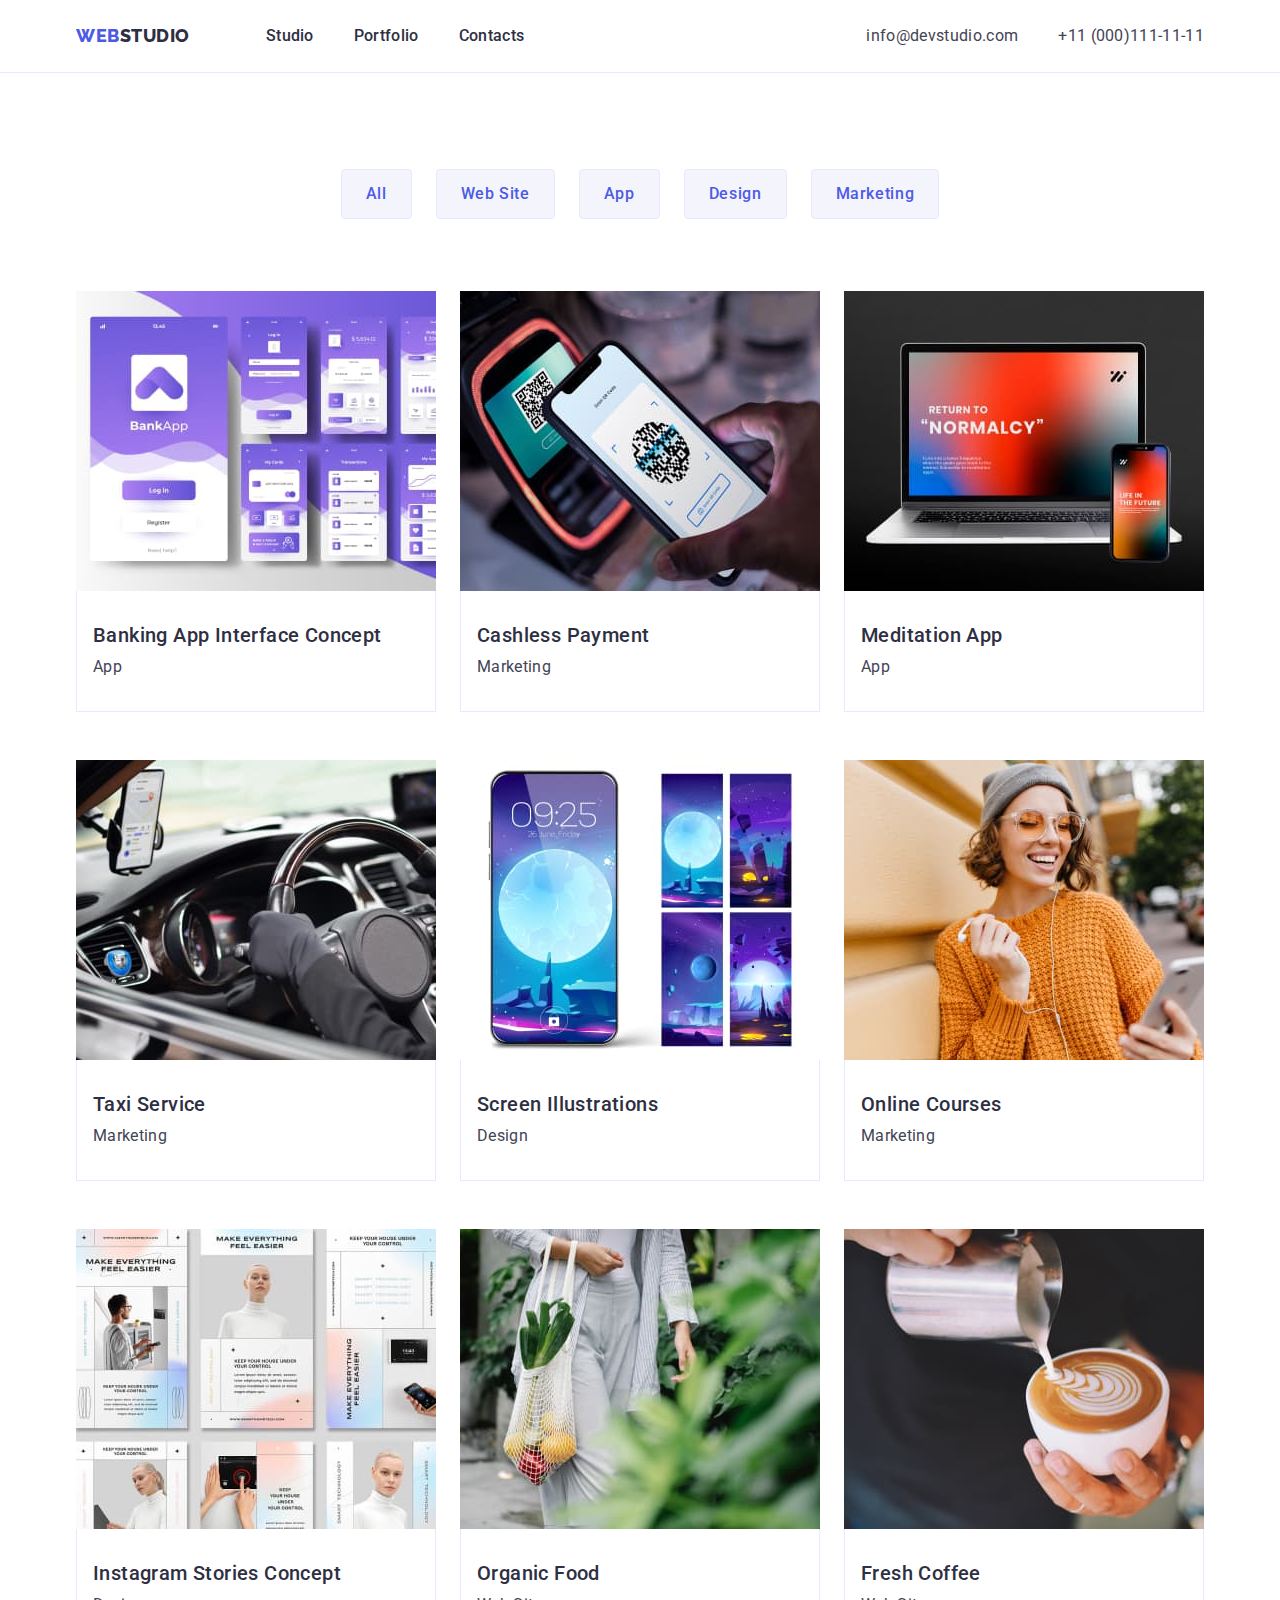
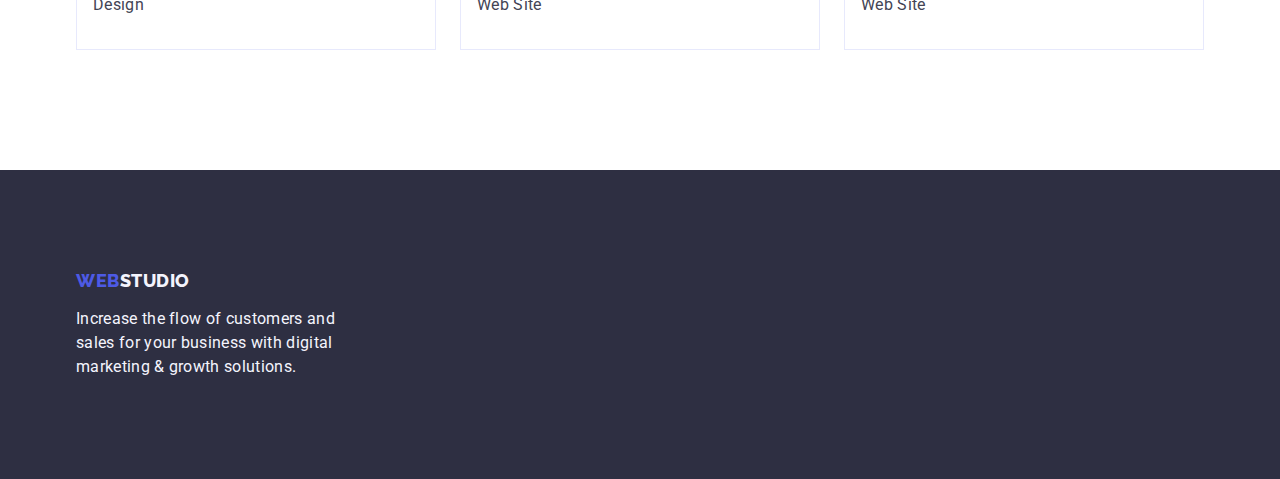
==== portfolio.html @ 78c57563 "Initial commit" ====
<!DOCTYPE html>
<html lang="en">
<head>
    <meta charset="UTF-8">
    <meta http-equiv="X-UA-Compatible" content="IE=edge">
    <meta name="viewport" content="width=device-width, initial-scale=1.0">
    <title>Portfolio</title>
    <link rel="preconnect" href="https://fonts.googleapis.com">
    <link rel="preconnect" href="https://fonts.gstatic.com" crossorigin>
    <link href="https://fonts.googleapis.com/css2?family=Raleway:wght@800&family=Roboto:wght@400;500;700;900&display=swap" rel="stylesheet">
    <link rel="stylesheet" href="https://cdn.jsdelivr.net/npm/modern-normalize@2.0.0/modern-normalize.min.css" />
    <link rel="stylesheet" href="./css/styles.css">
</head>
<body>
<header class="header">
    <div class="container header-container">
        <nav class="header-navigation">
            <a class="header-logo link" href="./index.html">Web<span class="header-logo-simple">Studio</span></a>
            <ul class="header-menu-list list">
                <li class="header-menu-i†em"><a class="header-menu-link link" href="./index.html">Studio</a></li>
                <li class="header-menu-i†em"><a class="header-menu-link link" href="./portfolio.html">Portfolio</a></li>
                <li class="header-menu-i†em"><a class="header-menu-link link" href="">Contacts</a></li>
            </ul>
        </nav>
        <address class="address">
            <ul class="header-contacts-list list">
                <li class="header-contacts-item"><a class="header-contacts-link link"
                        href="mailto:info@devstudio.com">info@devstudio.com</a></li>
                <li class="header-contacts-item"><a class="header-contacts-link link" href="tel:+110001111111">+11 (000)111-11-11</a></li>
            </ul>
        </address>
    </div>
</header>
    <main>
        <section class="portfolio">
            <div class="container">
                <h1 class="visually-hidden">Portfolio</h1>
                <ul class="portfolio-options-list list">
                    <li class="portfolio-options-item"><button class="portfolio-options-btn" type="button">All</button></li>
                    <li class="portfolio-options-item"><button class="portfolio-options-btn" type="button">Web Site</button></li>
                    <li class="portfolio-options-item"><button class="portfolio-options-btn" type="button">App</button></li>
                    <li class="portfolio-options-item"><button class="portfolio-options-btn" type="button">Design</button></li>
                    <li class="portfolio-options-item"><button class="portfolio-options-btn" type="button">Marketing</button></li>
                </ul>
                <ul class="portfolio-works-list list">
                    <li class="portfolio-works-item">
                        <a class="link" href="">
                            <img src="./images/our-portfolio-img-1.jpg" alt="Banking App Interface Concept" width="360" height="300">
                            <div class="portfolio-works-details">
                                <h2 class="portfolio-work-name">Banking App Interface Concept</h2>
                                <p class="portfolio-work-description">App</p>
                            </div>
                        </a>
                    </li>
                    <li class="portfolio-works-item">
                        <a class="link" href="">
                            <img src="./images/our-portfolio-img-2.jpg" alt="Cashless Payment" width="360" height="300">
                            <div class="portfolio-works-details">
                                <h2 class="portfolio-work-name">Cashless Payment</h2>
                                <p class="portfolio-work-description">Marketing</p>
                            </div>
                        </a>
                    </li>
                    <li class="portfolio-works-item">
                        <a class="link" href="">
                            <img src="./images/our-portfolio-img-3.jpg" alt="Meditation App" width="360" height="300">
                            <div class="portfolio-works-details">
                                <h2 class="portfolio-work-name">Meditation App</h2>
                                <p class="portfolio-work-description">App</p>
                            </div>
                        </a>
                    </li>
                    <li class="portfolio-works-item">
                        <a class="link" href="">
                            <img src="./images/our-portfolio-img-4.jpg" alt="Taxi Service" width="360" height="300">
                            <div class="portfolio-works-details">
                                <h2 class="portfolio-work-name">Taxi Service</h2>
                                <p class="portfolio-work-description">Marketing</p>
                            </div>
                        </a>
                    </li>
                    <li class="portfolio-works-item">
                        <a class="link" href="">
                            <img src="./images/our-portfolio-img-5.jpg" alt="Screen Illustrations" width="360" height="300">
                            <div class="portfolio-works-details">
                                <h2 class="portfolio-work-name">Screen Illustrations</h2>
                                <p class="portfolio-work-description">Design</p>
                            </div>
                        </a>
                    </li>
                    <li class="portfolio-works-item">
                        <a class="link" href="">
                            <img src="./images/our-portfolio-img-6.jpg" alt="Online Courses" width="360" height="300">
                            <div class="portfolio-works-details">
                                <h2 class="portfolio-work-name">Online Courses</h2>
                                <p class="portfolio-work-description">Marketing</p>
                            </div>
                        </a>
                    </li>
                    <li class="portfolio-works-item">
                        <a class="link" href="">
                            <img src="./images/our-portfolio-img-7.jpg" alt="Instagram Stories Concept" width="360" height="300">
                            <div class="portfolio-works-details">
                                <h2 class="portfolio-work-name">Instagram Stories Concept</h2>
                                <p class="portfolio-work-description">Design</p>
                            </div>
                        </a>
                    </li>
                    <li class="portfolio-works-item">
                        <a class="link" href="">
                            <img src="./images/our-portfolio-img-8.jpg" alt="Organic Food" width="360" height="300">
                            <div class="portfolio-works-details">
                                <h2 class="portfolio-work-name">Organic Food</h2>
                                <p class="portfolio-work-description">Web Site</p>
                            </div>
                        </a>
                    </li>
                    <li class="portfolio-works-item">
                        <a class="link" href="">
                            <img src="./images/our-portfolio-img-9.jpg" alt="Fresh Coffee" width="360" height="300">
                            <div class="portfolio-works-details">
                                <h2 class="portfolio-work-name">Fresh Coffee</h2>
                                <p class="portfolio-work-description">Web Site</p>
                            </div>
                        </a>
                    </li>
                </ul>
            </div>
        </section>
    </main>
    <footer class="footer">
        <div class="container">
            <a class="footer-logo link" href="./index.html">Web<span class="footer-logo-simple">Studio</span></a>
            <p class="footer-description">Increase the flow of customers and sales for your business with digital marketing
                & growth solutions.</p>
        </div>
    </footer>
</body>
</html>
---- css/styles.css ----
:root {
    --iris: #4D5AE5;
    --navyblue: #2E2F42;
    --ocean: #404BBF;
    --white: #FFF;
    --slate: #434455;
    --cloud: #F4F4FD;
    --cornflower: #E7E9FC;
}

body {
    font-family: 'Roboto', sans-serif;
    color: #434455;
    background-color: #FFF;
}

h1,h2,h3,h4,h5,h6,p {
    margin-top: 0;
    margin-bottom: 0;
}

ul,ol {
    padding-left: 0;
    margin-top: 0;
    margin-bottom: 0;
}

img {
    display: block;
}

.visually-hidden {
    position: absolute;
    width: 1px;
    height: 1px;
    margin: -1px;
    border: 0;
    padding: 0;

    white-space: nowrap;
    clip-path: inset(100%);
    clip: rect(0 0 0 0);
    overflow: hidden;
}

.address {
    font-style: normal;
    margin-left: auto;
}


.link {
    text-decoration: none;
}

.list {
    list-style-type: none;
}

.container {
    width: 100%;
    max-width: 1158px;
    padding-left: 15px;
    padding-right: 15px;
    margin: 0 auto;
}

.header-container {
    display: flex;
    align-items: center;
}

.header {
    border-bottom: 1px solid #e7e9fc;
}

.header-logo {
    color: var(--iris);
    font-family: 'Raleway', sans-serif;
    font-size: 18px;
    font-weight: 800;
    line-height: 1.17;/* 116.667% */
    letter-spacing: 0.03em;
    text-transform: uppercase;
    margin-right: 76px;
}

.header-logo-simple {
    color: var(--navyblue);
    font-family: 'Raleway', sans-serif;
    font-size: 18px;
    font-weight: 800;
    line-height: 1.17;/* 116.667% */
    letter-spacing: 0.03em;
    text-transform: uppercase;
}

.header-navigation {
    display: flex;
    align-items: center;
}

.header-menu-list {
    display: flex;
    gap: 40px;
}

.header-contacts-list {
    display: flex;
    gap: 40px;
}

.header-menu-link:hover,
.header-menu-link:focus {
    color: var(--ocean);
}

.header-menu-link {
    color: var(--navyblue);   
    font-size: 16px;
    font-weight: 500;
    line-height: 1.5;/* 150% */
    letter-spacing: 0.02em;
    display: block;
    padding: 24px 0;
}

.header-contacts-link {
    color: #434455;
    font-size: 16px;
    font-weight: 400;
    line-height: 1.5;/* 150% */
    letter-spacing: 0.02em;
    display: block;
}

.header-contacts-link:hover,
.header-contacts-link:focus {
    color: var(--ocean);
}


/*HERO*/

.hero {
    background-color: var(--navyblue);
    padding-top: 188px;
    padding-bottom: 188px;
}

.hero-title {
    color: var(--white);
    text-align: center;
    font-size: 56px;
    font-weight: 700;
    line-height: 1.07;/* 107.143% */
    letter-spacing: 0.02em;
    max-width: 496px;
    margin-bottom: 48px;
    margin: 0 auto 48px;
}

.hero-order-btn {
    background-color: var(--iris);
    color: var(--white);
    font-family: inherit;
    font-size: 16px;
    font-weight: 500;
    line-height: 1.5;/* 150% */
    letter-spacing: 0.04em;
    cursor: pointer;
    display: block;
    margin: 0 auto;
    padding: 16px 32px;
    border-radius: 4px;
    background: var(--iris, #4D5AE5);
    box-shadow: 0px 4px 4px 0px rgba(0, 0, 0, 0.15);
    min-width: 169px;
    height: 56px;
    border: none;
}

.hero-order-btn:hover, .hero-order-btn:focus { 
    background-color: var(--ocean);
}

/*ADVANTEGES*/

.advanteges {
    padding-top: 120px;
    padding-bottom: 120px;
}

.advanteges-list {
    display: flex;
    gap: 24px;
}

.advanteges-list-item {
    width: calc((100% - 3 * 24px) / 4);
}

.advanteges-item-subtitle {
    color: var(--navyblue);
    font-size: 20px;
    font-weight: 500;
    line-height: 1.2;/* 120% */
    letter-spacing: 0.02em;
    margin-bottom: 8px;
}

.advanteges-item-description {
    color: var(--slate);
    font-size: 16px;
    font-weight: 400;
    line-height: 1.5;/* 150% */
    letter-spacing: 0.02em;
}

/*WORKS*/

.works {
    padding-bottom: 120px;
}

.works-list {
    display: flex;
    gap: 24px;
    margin: 0 auto;
}

.works-list-item {
    width: calc((100% - 3 * 16px) / 3);
}

.works-title {
    color: var(--navyblue);
    text-align: center;
    font-size: 36px;
    font-weight: 700;
    line-height: 1.11;/* 111.111% */
    letter-spacing: 0.02em;
    text-transform: capitalize;
    margin-bottom: 72px;
}

/*TEAM*/

.team {
    background-color: var(--cloud);
    padding-top: 120px;
    padding-bottom: 120px;
}

.team-title {
    color: var(--navyblue);
    text-align: center;   
    font-size: 36px;
    font-weight: 700;
    line-height: 1.11;/* 111.111% */
    letter-spacing: 0.02em;
    text-transform: capitalize;
    margin-bottom: 72px;
}

.team-list {
    display: flex;
    gap: 24px;
}

.team-list-item {
    background: var(--white);
    width: calc((100% - 3 * 24px) / 4);
    border-radius: 0px 0px 4px 4px;
    background: var(--white, #FFF);
    box-shadow: 0px 2px 1px 0px rgba(46, 47, 66, 0.08), 0px 1px 1px 0px rgba(46, 47, 66, 0.16), 0px 1px 6px 0px rgba(46, 47, 66, 0.08);
    text-align: center;
}

.team-item-details {
    padding: 32px 0;
    max-width: 264px;
}


.team-item-name {
    color: var(--navyblue);
    text-align: center;
    font-size: 20px;
    font-weight: 500;
    line-height: 1.2;/* 120% */
    letter-spacing: 0.02em;
    text-align: center;
    margin-bottom: 8px;
}

.team-item-occupation {
    color: var(--slate);
    text-align: center;
    font-size: 16px;
    font-weight: 400;
    line-height: 1.5;/* 150% */
    letter-spacing: 0.02em;
    text-align: center;
}

/*PORTFOLIO*/

.portfolio {
    padding-top: 96px;
    padding-bottom: 120px;
}

.portfolio-work-item {
    border: 1px solid var(--cornflower);
    background: var(--white);
}

.portfolio-options-list {
    display: flex;
    justify-content: center;
    margin-bottom: 72px;
    gap: 24px;
}

.portfolio-works-list {
    display: flex;
    flex-wrap: wrap;
    gap: 48px 24px;
}

.portfolio-works-item {
    width: calc((100% - 48px) / 3);
}

.portfolio-options-btn {
    border: 1px solid var(--cornflower);
    background: var(--cloud, #F4F4FD);
    color: var(--iris);
    font-family: inherit;
    text-align: center;
    font-size: 16px;
    font-style: normal;
    font-weight: 500;
    line-height: 1.5;/* 150% */
    letter-spacing: 0.04em;
    cursor: pointer;
    padding: 12px 24px;
    border-radius: 4px;
    border: 1px solid var(--cornflower, #E7E9FC);
    background: var(--cloud, #F4F4FD);
    display: block;
}


.portfolio-options-btn:hover,
.portfolio-options-btn:focus {
    color: var(--white);
    background-color: var(--ocean);
    border: 1px solid transparent;
}

.portfolio-works-details {
    padding: 32px 16px;
    border: 1px solid #e7e9fc;
    border-top: none;
}

.portfolio-work-name {
    color: var(--navyblue);
    font-size: 20px;
    font-weight: 500;
    line-height: 1.2;/* 120% */
    letter-spacing: 0.02em;
    margin-bottom: 8px;
}

.portfolio-work-description {
    color: var(--slate);
    font-size: 16px;
    font-style: normal;
    font-weight: 400;
    line-height: 1.5; /* 150% */
    letter-spacing: 0.02em;
}

/*FOOTER*/

.footer {
    background: var(--navyblue);
    padding-top: 100px;
    padding-bottom: 100px;
}

.footer-logo {
    color: var(--iris);
    font-family: 'Raleway', sans-serif;
    font-size: 18px;
    font-weight: 800;
    line-height: 1.17;/* 116.667% */
    letter-spacing: 0.03em;
    text-transform: uppercase;
    display: block;
    margin-bottom: 16px;
    display: inline-block;
}

.footer-logo-simple {
    color: var(--cloud);
    font-family: 'Raleway', sans-serif;
    font-size: 18px;
    font-weight: 800;
    line-height: 1.17;/* 116.667% */
    letter-spacing: 0.03em;
    text-transform: uppercase;
}

.footer-description {
    color: var(--cloud);
    font-size: 16px;
    font-weight: 400;
    line-height: 1.5;/* 150% */
    letter-spacing: 0.02em;
    max-width: 264px;
}
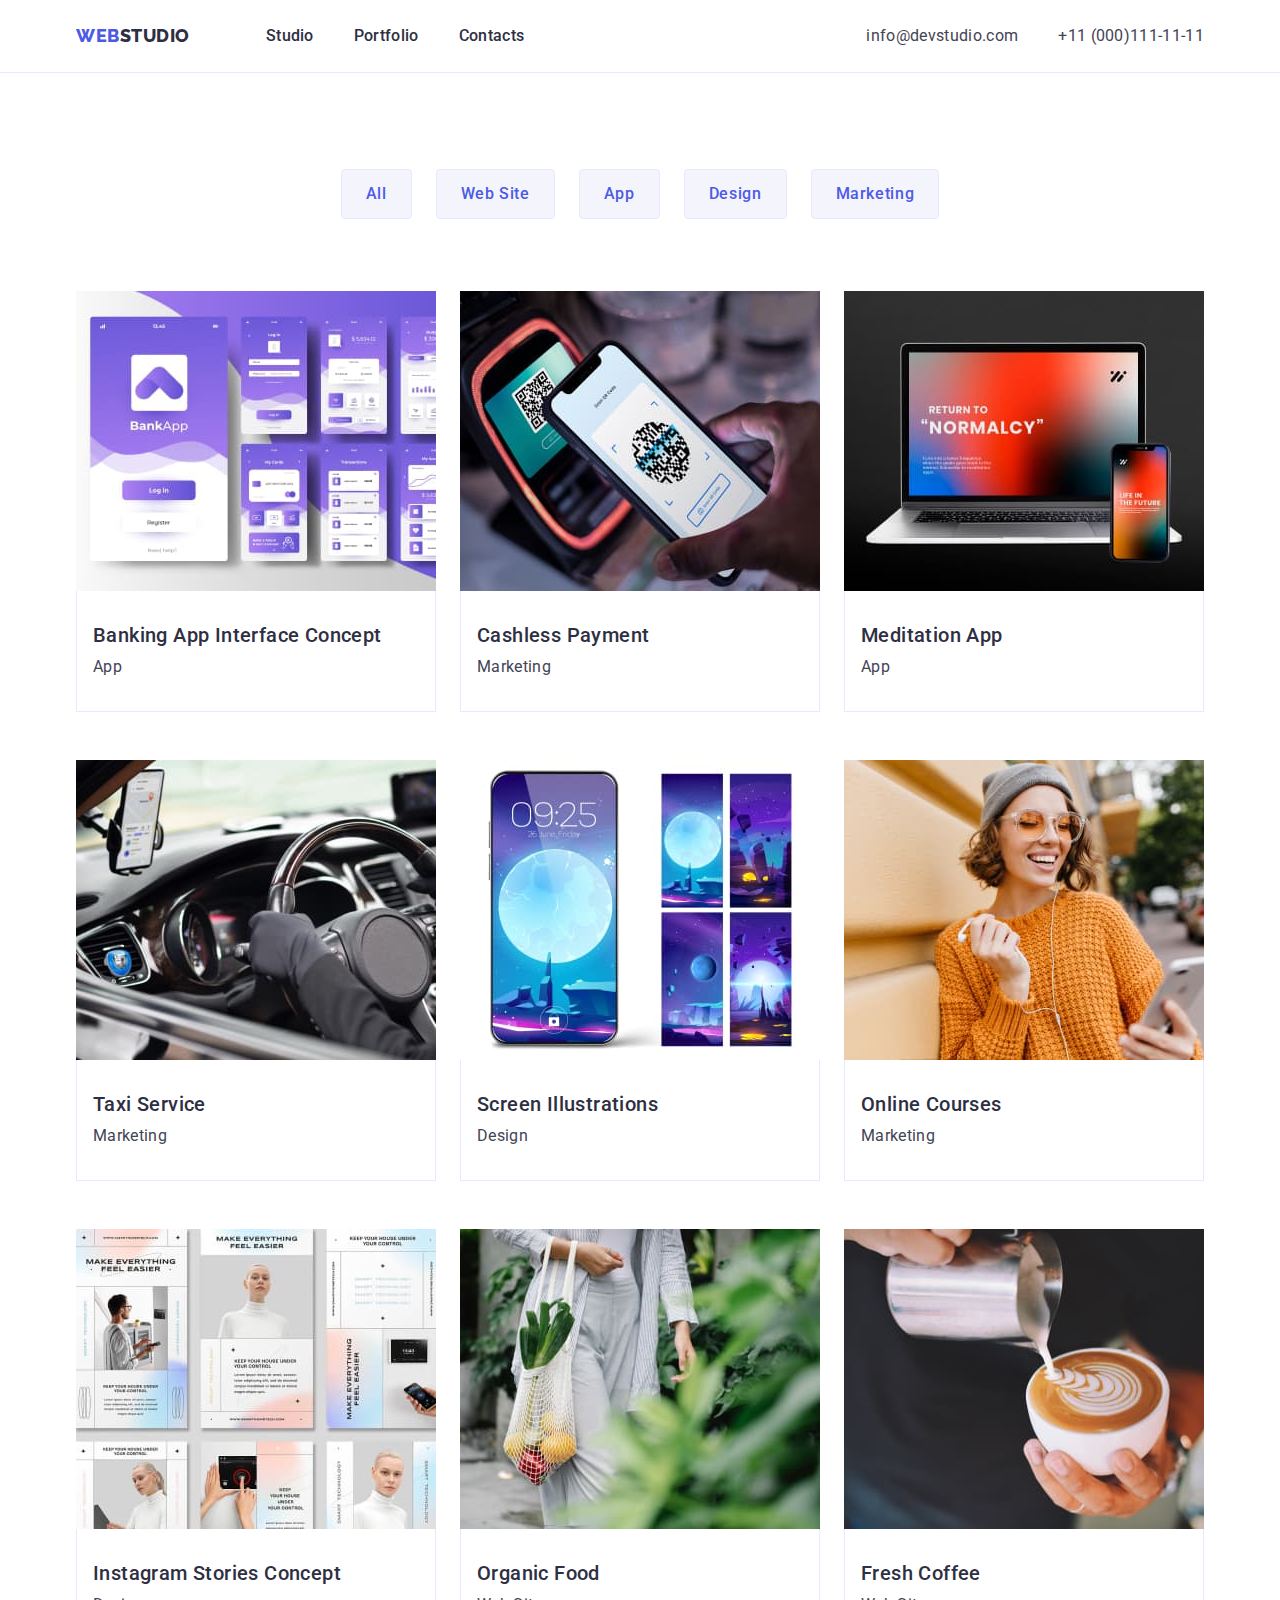
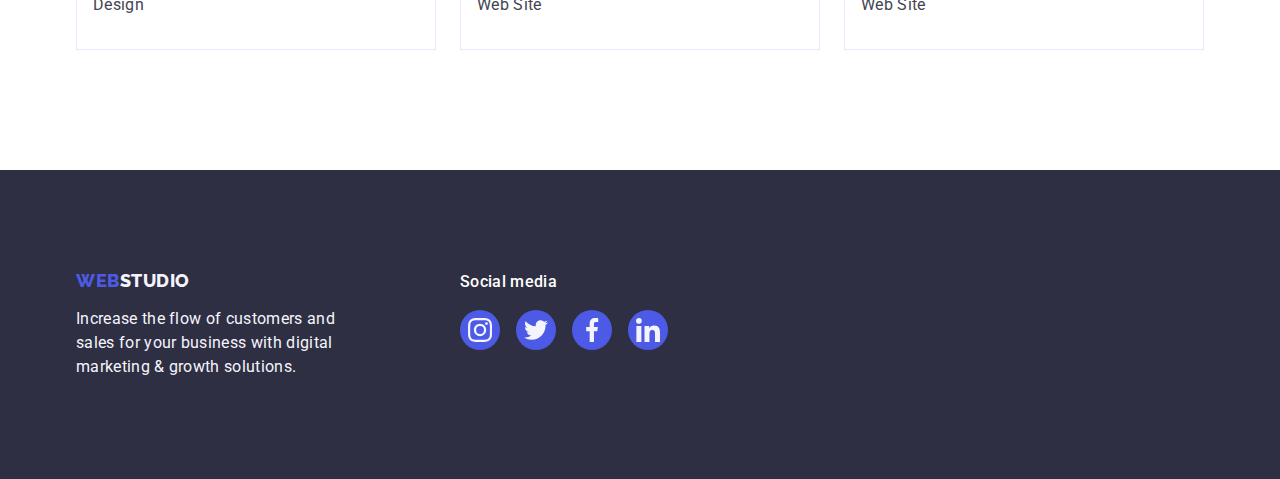
==== commit 7487eda7: "fix" ====
--- a/portfolio.html
+++ b/portfolio.html
@@ -44,17 +44,30 @@
                 </ul>
                 <ul class="portfolio-works-list list">
                     <li class="portfolio-works-item">
-                        <a class="link" href="">
-                            <img src="./images/our-portfolio-img-1.jpg" alt="Banking App Interface Concept" width="360" height="300">
-                            <div class="portfolio-works-details">
-                                <h2 class="portfolio-work-name">Banking App Interface Concept</h2>
-                                <p class="portfolio-work-description">App</p>
-                            </div>
-                        </a>
-                    </li>
-                    <li class="portfolio-works-item">
-                        <a class="link" href="">
-                            <img src="./images/our-portfolio-img-2.jpg" alt="Cashless Payment" width="360" height="300">
+                        <a class="portfolio-item-link link" href="">
+                            <div class="portfolio-works-overlay">
+                                <img src="./images/our-portfolio-img-1.jpg" alt="Banking App Interface Concept" width="360" height="300">
+                                <div class="overlay">
+                                    <p class="portfolio-overlay-text">14 Stylish and User-Friendly App Design Concepts · Task Manager App · Calorie
+                                        Tracker App · Exotic Fruit Ecommerce App ·
+                                        Cloud Storage App</p>
+                                </div>
+                            </div>
+                                <div class="portfolio-works-details">
+                                    <h2 class="portfolio-work-name">Banking App Interface Concept</h2>
+                                    <p class="portfolio-work-description">App</p>
+                                </div>
+                        </a>
+                    </li>
+                    <li class="portfolio-works-item">
+                        <a class="portfolio-item-link link" href="">
+                            <div class="portfolio-works-overlay">
+                                <img src="./images/our-portfolio-img-2.jpg" alt="Cashless Payment" width="360" height="300">
+                                <div class="overlay">
+                                    <p class="portfolio-overlay-text">14 Stylish and User-Friendly App Design Concepts · Task Manager App · Calorie Tracker App · Exotic Fruit Ecommerce App ·
+                                    Cloud Storage App</p>
+                                </div>
+                            </div>
                             <div class="portfolio-works-details">
                                 <h2 class="portfolio-work-name">Cashless Payment</h2>
                                 <p class="portfolio-work-description">Marketing</p>
@@ -62,8 +75,15 @@
                         </a>
                     </li>
                     <li class="portfolio-works-item">
-                        <a class="link" href="">
-                            <img src="./images/our-portfolio-img-3.jpg" alt="Meditation App" width="360" height="300">
+                        <a class="portfolio-item-link link" href="">
+                            <div class="portfolio-works-overlay">
+                                <img src="./images/our-portfolio-img-3.jpg" alt="Meditation App" width="360" height="300">
+                                <div class="overlay">
+                                    <p class="portfolio-overlay-text">14 Stylish and User-Friendly App Design Concepts · Task Manager App · Calorie
+                                        Tracker App · Exotic Fruit Ecommerce App ·
+                                        Cloud Storage App</p>
+                                </div>
+                            </div>
                             <div class="portfolio-works-details">
                                 <h2 class="portfolio-work-name">Meditation App</h2>
                                 <p class="portfolio-work-description">App</p>
@@ -71,8 +91,15 @@
                         </a>
                     </li>
                     <li class="portfolio-works-item">
-                        <a class="link" href="">
-                            <img src="./images/our-portfolio-img-4.jpg" alt="Taxi Service" width="360" height="300">
+                        <a class="portfolio-item-link link" href="">
+                            <div class="portfolio-works-overlay">
+                                <img src="./images/our-portfolio-img-4.jpg" alt="Taxi Service" width="360" height="300">
+                                <div class="overlay">
+                                    <p class="portfolio-overlay-text">14 Stylish and User-Friendly App Design Concepts · Task Manager App · Calorie
+                                        Tracker App · Exotic Fruit Ecommerce App ·
+                                        Cloud Storage App</p>
+                                </div>
+                            </div>
                             <div class="portfolio-works-details">
                                 <h2 class="portfolio-work-name">Taxi Service</h2>
                                 <p class="portfolio-work-description">Marketing</p>
@@ -80,8 +107,15 @@
                         </a>
                     </li>
                     <li class="portfolio-works-item">
-                        <a class="link" href="">
-                            <img src="./images/our-portfolio-img-5.jpg" alt="Screen Illustrations" width="360" height="300">
+                        <a class="portfolio-item-link link" href="">
+                            <div class="portfolio-works-overlay">
+                                <img src="./images/our-portfolio-img-5.jpg" alt="Screen Illustrations" width="360" height="300">
+                                <div class="overlay">
+                                    <p class="portfolio-overlay-text">14 Stylish and User-Friendly App Design Concepts · Task Manager App · Calorie
+                                        Tracker App · Exotic Fruit Ecommerce App ·
+                                        Cloud Storage App</p>
+                                </div>
+                            </div>
                             <div class="portfolio-works-details">
                                 <h2 class="portfolio-work-name">Screen Illustrations</h2>
                                 <p class="portfolio-work-description">Design</p>
@@ -89,8 +123,15 @@
                         </a>
                     </li>
                     <li class="portfolio-works-item">
-                        <a class="link" href="">
-                            <img src="./images/our-portfolio-img-6.jpg" alt="Online Courses" width="360" height="300">
+                        <a class="portfolio-item-link link" href="">
+                            <div class="portfolio-works-overlay">
+                                <img src="./images/our-portfolio-img-6.jpg" alt="Online Courses" width="360" height="300">
+                                <div class="overlay">
+                                    <p class="portfolio-overlay-text">14 Stylish and User-Friendly App Design Concepts · Task Manager App · Calorie
+                                        Tracker App · Exotic Fruit Ecommerce App ·
+                                        Cloud Storage App</p>
+                                </div>
+                            </div>
                             <div class="portfolio-works-details">
                                 <h2 class="portfolio-work-name">Online Courses</h2>
                                 <p class="portfolio-work-description">Marketing</p>
@@ -98,8 +139,15 @@
                         </a>
                     </li>
                     <li class="portfolio-works-item">
-                        <a class="link" href="">
-                            <img src="./images/our-portfolio-img-7.jpg" alt="Instagram Stories Concept" width="360" height="300">
+                        <a class="portfolio-item-link link" href="">
+                            <div class="portfolio-works-overlay">
+                                <img src="./images/our-portfolio-img-7.jpg" alt="Instagram Stories Concept" width="360" height="300">
+                                <div class="overlay">
+                                    <p class="portfolio-overlay-text">14 Stylish and User-Friendly App Design Concepts · Task Manager App · Calorie
+                                        Tracker App · Exotic Fruit Ecommerce App ·
+                                        Cloud Storage App</p>
+                                </div>
+                            </div>
                             <div class="portfolio-works-details">
                                 <h2 class="portfolio-work-name">Instagram Stories Concept</h2>
                                 <p class="portfolio-work-description">Design</p>
@@ -107,8 +155,15 @@
                         </a>
                     </li>
                     <li class="portfolio-works-item">
-                        <a class="link" href="">
-                            <img src="./images/our-portfolio-img-8.jpg" alt="Organic Food" width="360" height="300">
+                        <a class="portfolio-item-link link" href="">
+                            <div class="portfolio-works-overlay">
+                                <img src="./images/our-portfolio-img-8.jpg" alt="Organic Food" width="360" height="300">
+                                <div class="overlay">
+                                    <p class="portfolio-overlay-text">14 Stylish and User-Friendly App Design Concepts · Task Manager App · Calorie
+                                        Tracker App · Exotic Fruit Ecommerce App ·
+                                        Cloud Storage App</p>
+                                </div>
+                            </div>
                             <div class="portfolio-works-details">
                                 <h2 class="portfolio-work-name">Organic Food</h2>
                                 <p class="portfolio-work-description">Web Site</p>
@@ -116,8 +171,15 @@
                         </a>
                     </li>
                     <li class="portfolio-works-item">
-                        <a class="link" href="">
+                        <a class="portfolio-item-link link" href="">
+                            <div class="portfolio-works-overlay">
                             <img src="./images/our-portfolio-img-9.jpg" alt="Fresh Coffee" width="360" height="300">
+                                <div class="overlay">
+                                    <p class="portfolio-overlay-text">14 Stylish and User-Friendly App Design Concepts · Task Manager App · Calorie
+                                        Tracker App · Exotic Fruit Ecommerce App ·
+                                        Cloud Storage App</p>
+                                </div>
+                            </div>
                             <div class="portfolio-works-details">
                                 <h2 class="portfolio-work-name">Fresh Coffee</h2>
                                 <p class="portfolio-work-description">Web Site</p>
@@ -129,10 +191,45 @@
         </section>
     </main>
     <footer class="footer">
-        <div class="container">
-            <a class="footer-logo link" href="./index.html">Web<span class="footer-logo-simple">Studio</span></a>
-            <p class="footer-description">Increase the flow of customers and sales for your business with digital marketing
-                & growth solutions.</p>
+        <div class="container footer-container">
+            <div class="footer-info">
+                <a class="footer-logo link" href="./index.html">Web<span class="footer-logo-simple">Studio</span></a>
+                <p class="footer-description">Increase the flow of customers and sales for your business with digital
+                    marketing & growth solutions.</p>
+            </div>
+            <div class="footer-social">
+                <p class="footer-social-text">Social media</p>
+                <ul class="footer-social-list list">
+                    <li class="footer-social-item">
+                        <a class="footer-social-link">
+                            <svg class="footer-item-icon" width="24" height="24">
+                                <use href="./images/icons.svg#icon-instagram"></use>
+                            </svg>
+                        </a>
+                    </li>
+                    <li class="footer-social-item">
+                        <a class="footer-social-link">
+                            <svg class="footer-item-icon" width="24" height="24">
+                                <use href="./images/icons.svg#icon-twitter"></use>
+                            </svg>
+                        </a>
+                    </li>
+                    <li class="footer-social-item">
+                        <a class="footer-social-link">
+                            <svg class="footer-item-icon" width="24" height="24">
+                                <use href="./images/icons.svg#icon-facebook"></use>
+                            </svg>
+                        </a>
+                    </li>
+                    <li class="footer-social-item">
+                        <a class="footer-social-link">
+                            <svg class="footer-item-icon" width="24" height="24">
+                                <use href="./images/icons.svg#icon-linkedin"></use>
+                            </svg>
+                        </a>
+                    </li>
+                </ul>
+            </div>
         </div>
     </footer>
 </body>
--- a/css/styles.css
+++ b/css/styles.css
@@ -6,6 +6,10 @@
     --slate: #434455;
     --cloud: #F4F4FD;
     --cornflower: #E7E9FC;
+    --lightslate: #8E8F99;
+    --navyblue-modal: rgba(46, 47, 66, 0.40);
+    --dairy:#FCFCFC;
+    --green : #31D0AA;
 }
 
 body {
@@ -123,6 +127,9 @@
     letter-spacing: 0.02em;
     display: block;
     padding: 24px 0;
+    transition-property: color;
+    transition-duration: 250ms;
+    transition-timing-function: cubic-bezier(0.4, 0, 0.2, 1);
 }
 
 .header-contacts-link {
@@ -144,8 +151,14 @@
 
 .hero {
     background-color: var(--navyblue);
+    background-image: linear-gradient(to bottom, rgba(46, 47, 66, 0.70),rgba(46, 47, 66, 0.70)), url(../images/hero-img.jpg);
+    background-repeat: no-repeat;
+    background-position: center;
+    background-size: cover;
     padding-top: 188px;
     padding-bottom: 188px;
+    max-width: 1440px;
+    margin: 0 auto;
 }
 
 .hero-title {
@@ -178,6 +191,9 @@
     min-width: 169px;
     height: 56px;
     border: none;
+    transition-property: background-color;
+    transition-duration: 250ms;
+    transition-timing-function: cubic-bezier(0.4, 0, 0.2, 1);
 }
 
 .hero-order-btn:hover, .hero-order-btn:focus { 
@@ -198,6 +214,17 @@
 
 .advanteges-list-item {
     width: calc((100% - 3 * 24px) / 4);
+}
+
+.advanteges-item-top {
+    padding: 24px 100px;
+    border-radius: 4px;
+    background-color: var(--cloud);
+    margin-bottom: 8px;
+    display: flex;
+    align-items: center;
+    justify-content: center;
+    height: 112px;
 }
 
 .advanteges-item-subtitle {
@@ -302,6 +329,92 @@
     line-height: 1.5;/* 150% */
     letter-spacing: 0.02em;
     text-align: center;
+    margin-bottom: 8px;
+}
+
+.team-social-link {
+    width: 100%;
+    height: 100%;
+    background-color: var(--iris);
+    border-radius: 50%;
+    padding: 12px;
+    display: flex;
+    align-items: center;
+    justify-content: center;
+
+    transition-property: background-color;
+    transition-duration: 250ms;
+    transition-timing-function: cubic-bezier(0.4, 0, 0.2, 1);
+}
+
+.team-social-link:hover,
+.team-social-link:focus {
+    background-color: var(--ocean);
+}
+
+.team-list-social {
+    display: flex;
+    gap: 24px;
+    justify-content: center;
+    align-items: center;
+}
+
+.team-item-icon {
+    fill: var(--cloud);
+}
+
+/*CUSTOMERS*/
+
+.customers {
+    padding: 120px 0;
+}
+
+.customers-list {
+    display: flex;
+    gap: 24px;
+    justify-content: center;
+    align-items: center;
+}
+
+.customers-title {
+    margin-bottom: 72px;
+    color: var(--navyblue);
+    text-align: center;
+    font-size: 36px;
+    font-weight: 700;
+    line-height: 1.11;/* 111.111% */
+    letter-spacing: 0.02em;
+    text-transform: capitalize;
+}
+
+.customer-logo-link {
+    width: 100%;
+    height: 100%;
+    padding: 16px 32px;
+    border-radius: 4px;
+    border: 1px solid var(--lightslate);
+    display: flex;
+    align-items: center;
+    align-items: center;
+    color: var(--lightslate);
+    transition-property: border-color, color;
+    transition-duration: 250ms;
+    transition-timing-function: cubic-bezier(0.4, 0, 0.2, 1);
+}
+
+.customer-logo-link:focus,
+.customer-logo-link:hover {
+    border-color: var(--ocean);
+    color: var(--ocean);
+}
+
+.customers-list-item {
+    width: calc((100% - 120px) / 6);
+    height: 88px;
+}
+
+.customer-item-icon {
+    fill: var(--lightslate);
 }
 
 /*PORTFOLIO*/
@@ -314,6 +427,17 @@
 .portfolio-work-item {
     border: 1px solid var(--cornflower);
     background: var(--white);
+}
+
+.portfolio-item-link {
+    display: block;
+    transition: box-shadow 250ms cubic-bezier(0.4, 0, 0.2, 1);
+}
+
+.portfolio-item-link:hover, 
+.portfolio-item-link:focus {
+    box-shadow: 0px 2px 1px 0px rgba(46, 47, 66, 0.08), 0px 1px 1px 0px rgba(46, 47, 66, 0.16), 0px 1px 6px 0px rgba(46, 47, 66, 0.08);
+    transform: translateY(0%)
 }
 
 .portfolio-options-list {
@@ -350,6 +474,10 @@
     border: 1px solid var(--cornflower, #E7E9FC);
     background: var(--cloud, #F4F4FD);
     display: block;
+
+    transition-property: color, background-color, box-shadow;
+    transition-duration: 250ms;
+    transition-timing-function: cubic-bezier(0.4, 0, 0.2, 1);
 }
 
 
@@ -357,7 +485,7 @@
 .portfolio-options-btn:focus {
     color: var(--white);
     background-color: var(--ocean);
-    border: 1px solid transparent;
+    box-shadow: 0px 2px 2px 0px rgba(0, 0, 0, 0.12), 0px 2px 1px 0px rgba(0, 0, 0, 0.08), 0px 3px 1px 0px rgba(0, 0, 0, 0.10);
 }
 
 .portfolio-works-details {
@@ -390,6 +518,24 @@
     background: var(--navyblue);
     padding-top: 100px;
     padding-bottom: 100px;
+}
+
+.footer-container {
+    display: flex;
+    align-items: baseline;
+}
+
+.footer-social-text {
+    color: var(--white, #FFF);
+    font-size: 16px;
+    font-weight: 500;
+    line-height: 1.5;/* 150% */
+    letter-spacing: 0.02em;
+    margin-bottom: 16px;
+}
+
+.footer-info {
+    margin-right: 120px;
 }
 
 .footer-logo {
@@ -424,4 +570,128 @@
     max-width: 264px;
 }
 
-
+.footer-social-link {
+    width: 100%;
+    height: 100%;
+    background-color: var(--iris);
+    border-radius: 50%;
+    padding: 8px;
+    display: flex;
+    align-items: center;
+    justify-content: center;
+    transition-property: background-color;
+    transition-duration: 250ms;
+    transition-timing-function: cubic-bezier(0.4, 0, 0.2, 1);
+}
+
+.footer-social-link:hover,
+.footer-social-link:focus {
+    background-color: var(--green);;
+}
+
+.footer-social-list {
+    display: flex;
+    gap: 16px;
+}
+
+.footer-item-icon {
+    fill: var(--cloud);
+}
+
+
+
+
+.overlay {
+    position: absolute;
+    top: 0;
+    left: 0;
+    width: 100%;
+    height: 100%;
+    transform: translateY(100%);
+    transition: transform 250ms cubic-bezier(0.4, 0, 0.2, 1);
+    margin: 0 auto;
+    background-color: var(--iris);
+    padding: 40px 32px;
+}
+
+.portfolio-works-overlay:hover .overlay {
+    transform: translateY(0);
+}
+
+.portfolio-overlay-text {
+    color: var(--cloud);
+    font-size: 16px;
+    font-weight: 400;
+    line-height: 1.5; /* 150% */
+    letter-spacing: 0.02em;
+}
+
+.portfolio-works-overlay {
+    position: relative;
+    overflow: hidden;
+}
+
+
+
+
+.backdrop {
+    position: fixed;
+    width: 100%;
+    height: 100%;
+    top: 0;
+    background-color: var(--navyblue-modal);
+    transition: opacity 250ms cubic-bezier(0.4, 0, 0.2, 1);
+}
+
+.modal {
+    position: absolute;
+    top: 50%;
+    left: 50%;
+    transform: translate(-50%, -50%);
+    width: 408px;
+    min-height: 584px;  
+    border-radius: 4px;
+    background-color: var(--dairy);
+    box-shadow: 0px 2px 1px 0px rgba(0, 0, 0, 0.20), 0px 1px 3px 0px rgba(0, 0, 0, 0.12), 0px 1px 1px 0px rgba(0, 0, 0, 0.14);
+    transition: transform 250ms cubic-bezier(0.4, 0, 0.2, 1);
+}
+
+.modal-close-btn {
+    position: absolute;
+    top: 24px;
+    right: 24px;
+    border-radius: 50%;
+    width: 24px;
+    height: 24px;
+    background-color: var(--cornflower);
+    border: 1px solid rgba(0, 0, 0, 0.10);
+    display: flex;
+    align-items: center;
+    justify-content: center;
+    padding: 0;
+    cursor: pointer;
+    transition: background-color 250ms cubic-bezier(0.4, 0, 0.2, 1), border 250ms cubic-bezier(0.4, 0, 0.2, 1);
+}
+
+.modal-close-btn:hover,
+.modal-close-btn:focus {
+    background-color: var(--ocean);
+    border: none;
+}
+
+.modal-close-icon {
+    fill: var(--navyblue);
+    transition: fill 250ms cubic-bezier(0.4, 0, 0.2, 1);
+}
+
+.modal-close-icon:hover,
+.modal-close-btn:focus {
+    fill: var(--white);
+}
+
+.is-hidden {
+    opacity: 0;
+    visibility: hidden;
+    pointer-events: none;
+}
+
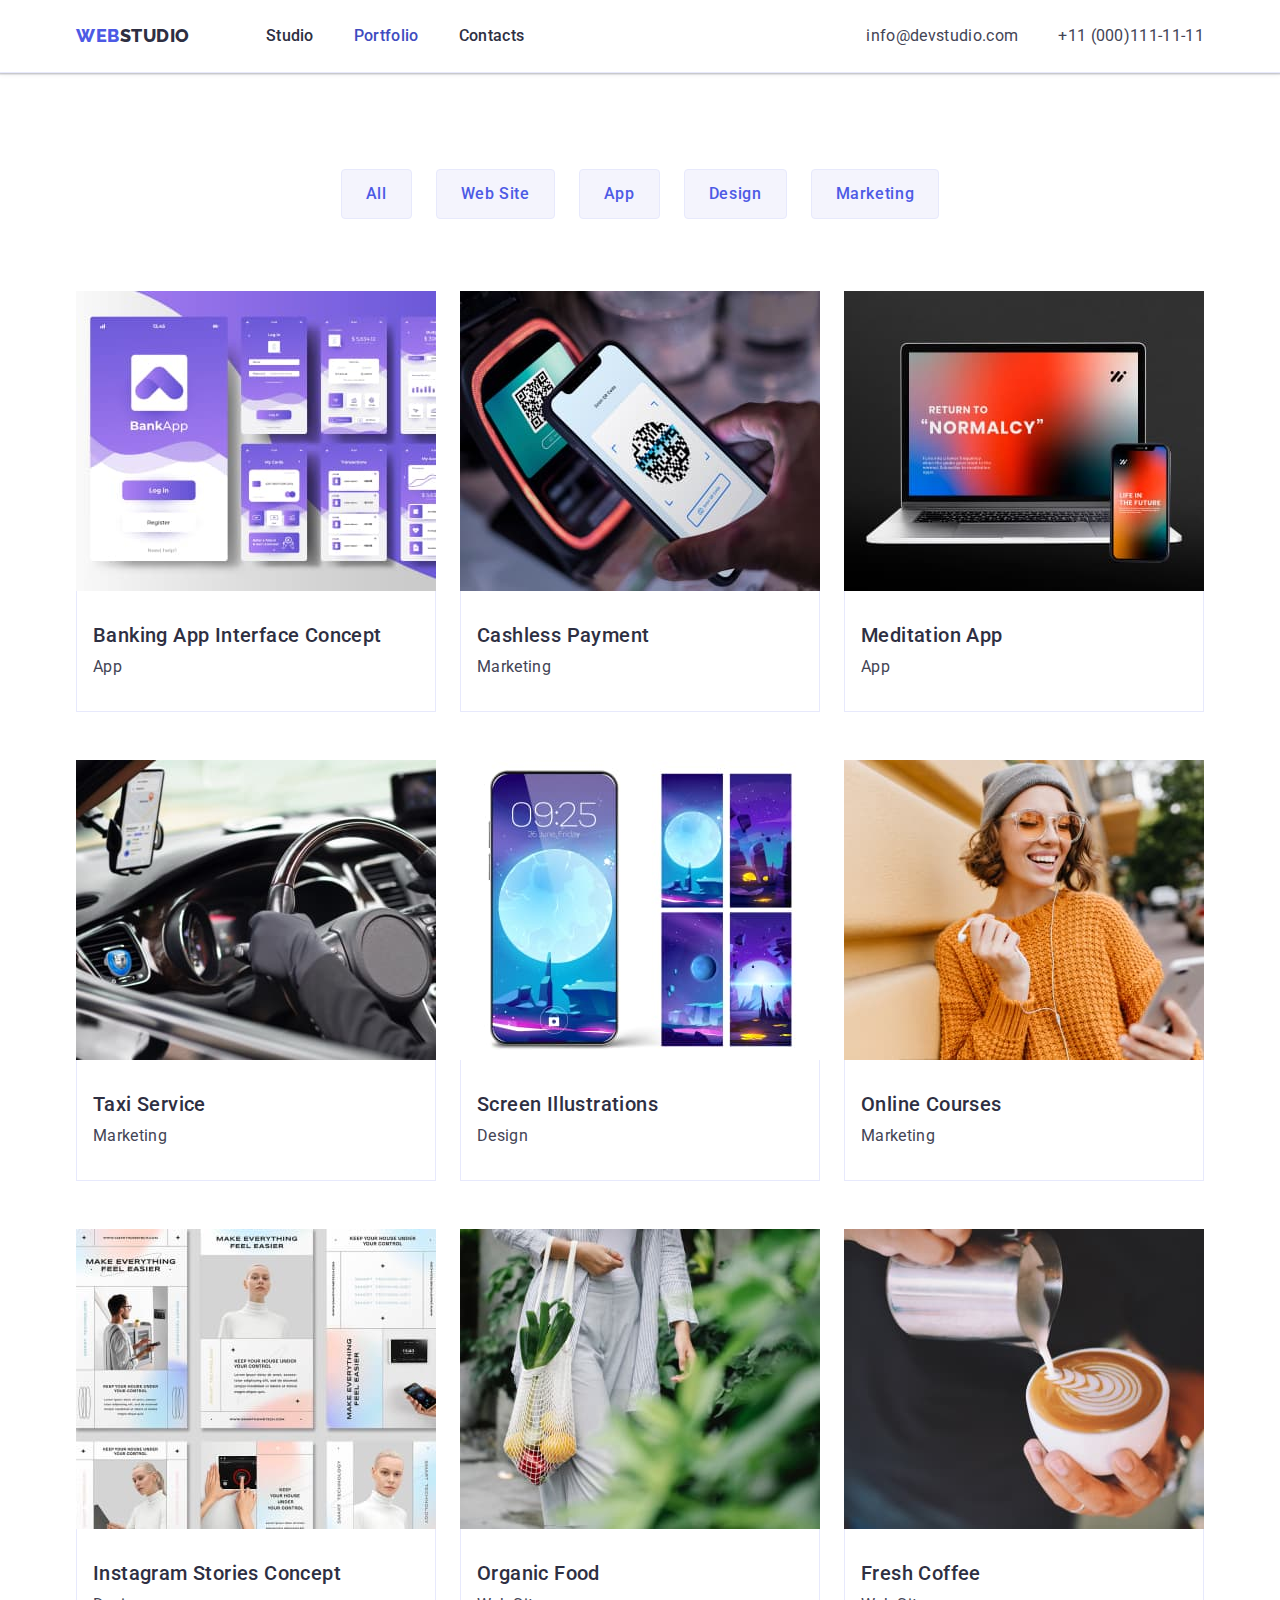
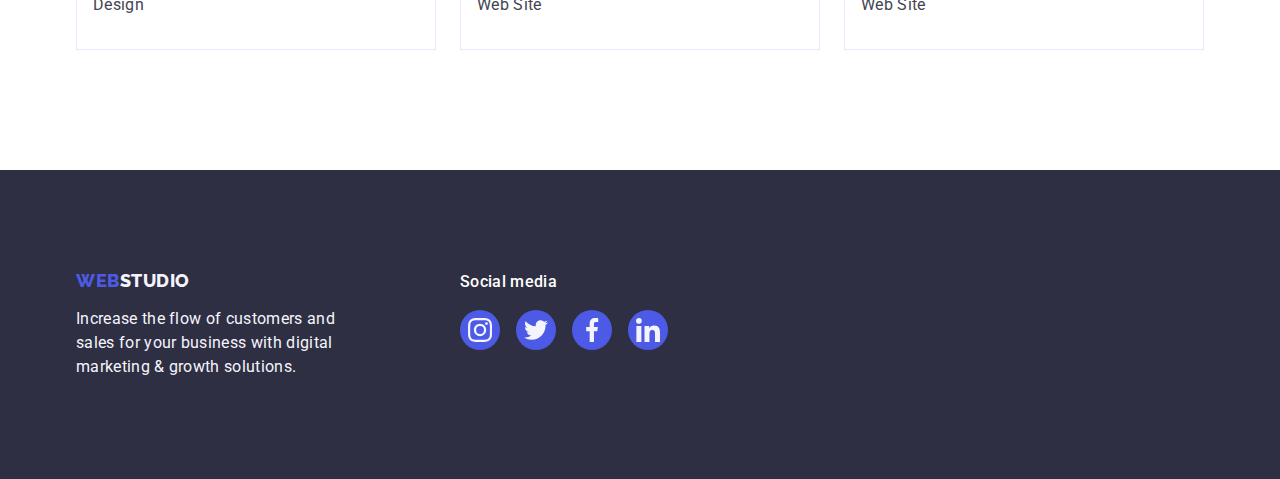
==== commit 367c050f: "FIX" ====
--- a/portfolio.html
+++ b/portfolio.html
@@ -18,7 +18,7 @@
             <a class="header-logo link" href="./index.html">Web<span class="header-logo-simple">Studio</span></a>
             <ul class="header-menu-list list">
                 <li class="header-menu-i†em"><a class="header-menu-link link" href="./index.html">Studio</a></li>
-                <li class="header-menu-i†em"><a class="header-menu-link link" href="./portfolio.html">Portfolio</a></li>
+                <li class="header-menu-i†em"><a class="header-menu-link current link" href="./portfolio.html">Portfolio</a></li>
                 <li class="header-menu-i†em"><a class="header-menu-link link" href="">Contacts</a></li>
             </ul>
         </nav>
@@ -47,11 +47,10 @@
                         <a class="portfolio-item-link link" href="">
                             <div class="portfolio-works-overlay">
                                 <img src="./images/our-portfolio-img-1.jpg" alt="Banking App Interface Concept" width="360" height="300">
-                                <div class="overlay">
-                                    <p class="portfolio-overlay-text">14 Stylish and User-Friendly App Design Concepts · Task Manager App · Calorie
+                                <p class="portfolio-overlay-text">14 Stylish and User-Friendly App Design Concepts · Task Manager App · Calorie
                                         Tracker App · Exotic Fruit Ecommerce App ·
-                                        Cloud Storage App</p>
-                                </div>
+                                        Cloud Storage App
+                                </p>                             
                             </div>
                                 <div class="portfolio-works-details">
                                     <h2 class="portfolio-work-name">Banking App Interface Concept</h2>
@@ -63,10 +62,9 @@
                         <a class="portfolio-item-link link" href="">
                             <div class="portfolio-works-overlay">
                                 <img src="./images/our-portfolio-img-2.jpg" alt="Cashless Payment" width="360" height="300">
-                                <div class="overlay">
-                                    <p class="portfolio-overlay-text">14 Stylish and User-Friendly App Design Concepts · Task Manager App · Calorie Tracker App · Exotic Fruit Ecommerce App ·
-                                    Cloud Storage App</p>
-                                </div>
+                                <p class="portfolio-overlay-text">14 Stylish and User-Friendly App Design Concepts · Task Manager App · Calorie Tracker App · Exotic Fruit Ecommerce App ·
+                                    Cloud Storage App
+                                </p>
                             </div>
                             <div class="portfolio-works-details">
                                 <h2 class="portfolio-work-name">Cashless Payment</h2>
@@ -78,11 +76,10 @@
                         <a class="portfolio-item-link link" href="">
                             <div class="portfolio-works-overlay">
                                 <img src="./images/our-portfolio-img-3.jpg" alt="Meditation App" width="360" height="300">
-                                <div class="overlay">
-                                    <p class="portfolio-overlay-text">14 Stylish and User-Friendly App Design Concepts · Task Manager App · Calorie
-                                        Tracker App · Exotic Fruit Ecommerce App ·
-                                        Cloud Storage App</p>
-                                </div>
+                                <p class="portfolio-overlay-text">14 Stylish and User-Friendly App Design Concepts · Task Manager App · Calorie Tracker
+                                    App · Exotic Fruit Ecommerce App ·
+                                    Cloud Storage App
+                                </p>
                             </div>
                             <div class="portfolio-works-details">
                                 <h2 class="portfolio-work-name">Meditation App</h2>
@@ -94,11 +91,10 @@
                         <a class="portfolio-item-link link" href="">
                             <div class="portfolio-works-overlay">
                                 <img src="./images/our-portfolio-img-4.jpg" alt="Taxi Service" width="360" height="300">
-                                <div class="overlay">
-                                    <p class="portfolio-overlay-text">14 Stylish and User-Friendly App Design Concepts · Task Manager App · Calorie
-                                        Tracker App · Exotic Fruit Ecommerce App ·
-                                        Cloud Storage App</p>
-                                </div>
+                                <p class="portfolio-overlay-text">14 Stylish and User-Friendly App Design Concepts · Task Manager App · Calorie Tracker
+                                    App · Exotic Fruit Ecommerce App ·
+                                    Cloud Storage App
+                                </p>
                             </div>
                             <div class="portfolio-works-details">
                                 <h2 class="portfolio-work-name">Taxi Service</h2>
@@ -110,11 +106,10 @@
                         <a class="portfolio-item-link link" href="">
                             <div class="portfolio-works-overlay">
                                 <img src="./images/our-portfolio-img-5.jpg" alt="Screen Illustrations" width="360" height="300">
-                                <div class="overlay">
-                                    <p class="portfolio-overlay-text">14 Stylish and User-Friendly App Design Concepts · Task Manager App · Calorie
-                                        Tracker App · Exotic Fruit Ecommerce App ·
-                                        Cloud Storage App</p>
-                                </div>
+                                <p class="portfolio-overlay-text">14 Stylish and User-Friendly App Design Concepts · Task Manager App · Calorie Tracker
+                                    App · Exotic Fruit Ecommerce App ·
+                                    Cloud Storage App
+                                </p>
                             </div>
                             <div class="portfolio-works-details">
                                 <h2 class="portfolio-work-name">Screen Illustrations</h2>
@@ -126,11 +121,10 @@
                         <a class="portfolio-item-link link" href="">
                             <div class="portfolio-works-overlay">
                                 <img src="./images/our-portfolio-img-6.jpg" alt="Online Courses" width="360" height="300">
-                                <div class="overlay">
-                                    <p class="portfolio-overlay-text">14 Stylish and User-Friendly App Design Concepts · Task Manager App · Calorie
-                                        Tracker App · Exotic Fruit Ecommerce App ·
-                                        Cloud Storage App</p>
-                                </div>
+                                <p class="portfolio-overlay-text">14 Stylish and User-Friendly App Design Concepts · Task Manager App · Calorie Tracker
+                                    App · Exotic Fruit Ecommerce App ·
+                                    Cloud Storage App
+                                </p>
                             </div>
                             <div class="portfolio-works-details">
                                 <h2 class="portfolio-work-name">Online Courses</h2>
@@ -142,11 +136,10 @@
                         <a class="portfolio-item-link link" href="">
                             <div class="portfolio-works-overlay">
                                 <img src="./images/our-portfolio-img-7.jpg" alt="Instagram Stories Concept" width="360" height="300">
-                                <div class="overlay">
-                                    <p class="portfolio-overlay-text">14 Stylish and User-Friendly App Design Concepts · Task Manager App · Calorie
-                                        Tracker App · Exotic Fruit Ecommerce App ·
-                                        Cloud Storage App</p>
-                                </div>
+                                <p class="portfolio-overlay-text">14 Stylish and User-Friendly App Design Concepts · Task Manager App · Calorie Tracker
+                                    App · Exotic Fruit Ecommerce App ·
+                                    Cloud Storage App
+                                </p>
                             </div>
                             <div class="portfolio-works-details">
                                 <h2 class="portfolio-work-name">Instagram Stories Concept</h2>
@@ -158,11 +151,10 @@
                         <a class="portfolio-item-link link" href="">
                             <div class="portfolio-works-overlay">
                                 <img src="./images/our-portfolio-img-8.jpg" alt="Organic Food" width="360" height="300">
-                                <div class="overlay">
-                                    <p class="portfolio-overlay-text">14 Stylish and User-Friendly App Design Concepts · Task Manager App · Calorie
-                                        Tracker App · Exotic Fruit Ecommerce App ·
-                                        Cloud Storage App</p>
-                                </div>
+                                <p class="portfolio-overlay-text">14 Stylish and User-Friendly App Design Concepts · Task Manager App · Calorie Tracker
+                                    App · Exotic Fruit Ecommerce App ·
+                                    Cloud Storage App
+                                </p>
                             </div>
                             <div class="portfolio-works-details">
                                 <h2 class="portfolio-work-name">Organic Food</h2>
@@ -174,11 +166,10 @@
                         <a class="portfolio-item-link link" href="">
                             <div class="portfolio-works-overlay">
                             <img src="./images/our-portfolio-img-9.jpg" alt="Fresh Coffee" width="360" height="300">
-                                <div class="overlay">
-                                    <p class="portfolio-overlay-text">14 Stylish and User-Friendly App Design Concepts · Task Manager App · Calorie
-                                        Tracker App · Exotic Fruit Ecommerce App ·
-                                        Cloud Storage App</p>
-                                </div>
+                                <p class="portfolio-overlay-text">14 Stylish and User-Friendly App Design Concepts · Task Manager App · Calorie Tracker
+                                    App · Exotic Fruit Ecommerce App ·
+                                    Cloud Storage App
+                                </p>
                             </div>
                             <div class="portfolio-works-details">
                                 <h2 class="portfolio-work-name">Fresh Coffee</h2>
--- a/css/styles.css
+++ b/css/styles.css
@@ -76,6 +76,7 @@
 
 .header {
     border-bottom: 1px solid #e7e9fc;
+    box-shadow: 0px 1px 6px 0px rgba(46, 47, 66, 0.08), 0px 1px 1px 0px rgba(46, 47, 66, 0.16), 0px 2px 1px 0px rgba(46, 47, 66, 0.08);
 }
 
 .header-logo {
@@ -127,6 +128,7 @@
     letter-spacing: 0.02em;
     display: block;
     padding: 24px 0;
+
     transition-property: color;
     transition-duration: 250ms;
     transition-timing-function: cubic-bezier(0.4, 0, 0.2, 1);
@@ -139,6 +141,9 @@
     line-height: 1.5;/* 150% */
     letter-spacing: 0.02em;
     display: block;
+    transition-property: color;
+    transition-duration: 250ms;
+    transition-timing-function: cubic-bezier(0.4, 0, 0.2, 1);
 }
 
 .header-contacts-link:hover,
@@ -349,7 +354,7 @@
 
 .team-social-link:hover,
 .team-social-link:focus {
-    background-color: var(--ocean);
+    background-color: #404bbf;
 }
 
 .team-list-social {
@@ -394,7 +399,7 @@
     border-radius: 4px;
     border: 1px solid var(--lightslate);
     display: flex;
-    align-items: center;
+    justify-content: center;
     align-items: center;
     color: var(--lightslate);
     transition-property: border-color, color;
@@ -404,8 +409,8 @@
 
 .customer-logo-link:focus,
 .customer-logo-link:hover {
-    border-color: var(--ocean);
-    color: var(--ocean);
+    border-color: #404bbf;;
+    color: #404bbf;
 }
 
 .customers-list-item {
@@ -434,10 +439,12 @@
     transition: box-shadow 250ms cubic-bezier(0.4, 0, 0.2, 1);
 }
 
-.portfolio-item-link:hover, 
-.portfolio-item-link:focus {
+.portfolio-item-link:hover {
     box-shadow: 0px 2px 1px 0px rgba(46, 47, 66, 0.08), 0px 1px 1px 0px rgba(46, 47, 66, 0.16), 0px 1px 6px 0px rgba(46, 47, 66, 0.08);
-    transform: translateY(0%)
+}
+
+.portfolio-item-link:hover .portfolio-overlay-text {
+    transform: translateY(0%);
 }
 
 .portfolio-options-list {
@@ -481,7 +488,7 @@
 }
 
 
-.portfolio-options-btn:hover,
+.portfolio-options-btn:hover ,
 .portfolio-options-btn:focus {
     color: var(--white);
     background-color: var(--ocean);
@@ -586,7 +593,7 @@
 
 .footer-social-link:hover,
 .footer-social-link:focus {
-    background-color: var(--green);;
+    background-color:#31d0aa;
 }
 
 .footer-social-list {
@@ -600,8 +607,12 @@
 
 
 
-
-.overlay {
+.portfolio-overlay-text {
+    color: var(--cloud);
+    font-size: 16px;
+    font-weight: 400;
+    line-height: 1.5; /* 150% */
+    letter-spacing: 0.02em;
     position: absolute;
     top: 0;
     left: 0;
@@ -614,18 +625,6 @@
     padding: 40px 32px;
 }
 
-.portfolio-works-overlay:hover .overlay {
-    transform: translateY(0);
-}
-
-.portfolio-overlay-text {
-    color: var(--cloud);
-    font-size: 16px;
-    font-weight: 400;
-    line-height: 1.5; /* 150% */
-    letter-spacing: 0.02em;
-}
-
 .portfolio-works-overlay {
     position: relative;
     overflow: hidden;
@@ -640,7 +639,7 @@
     height: 100%;
     top: 0;
     background-color: var(--navyblue-modal);
-    transition: opacity 250ms cubic-bezier(0.4, 0, 0.2, 1);
+    transition: opacity 250ms cubic-bezier(0.4, 0, 0.2, 1), visibility 250ms cubic-bezier(0.4, 0, 0.2, 1);
 }
 
 .modal {
@@ -695,3 +694,17 @@
     pointer-events: none;
 }
 
+.current {
+    position: relative;
+    color: #404bbf;
+}
+
+.current::after {
+    content: "";
+    position: absolute;
+    left: 0;
+    bottom: -1px;
+    height: 4px;
+    background-color: #404bbf;
+    border-radius: 2px;
+}